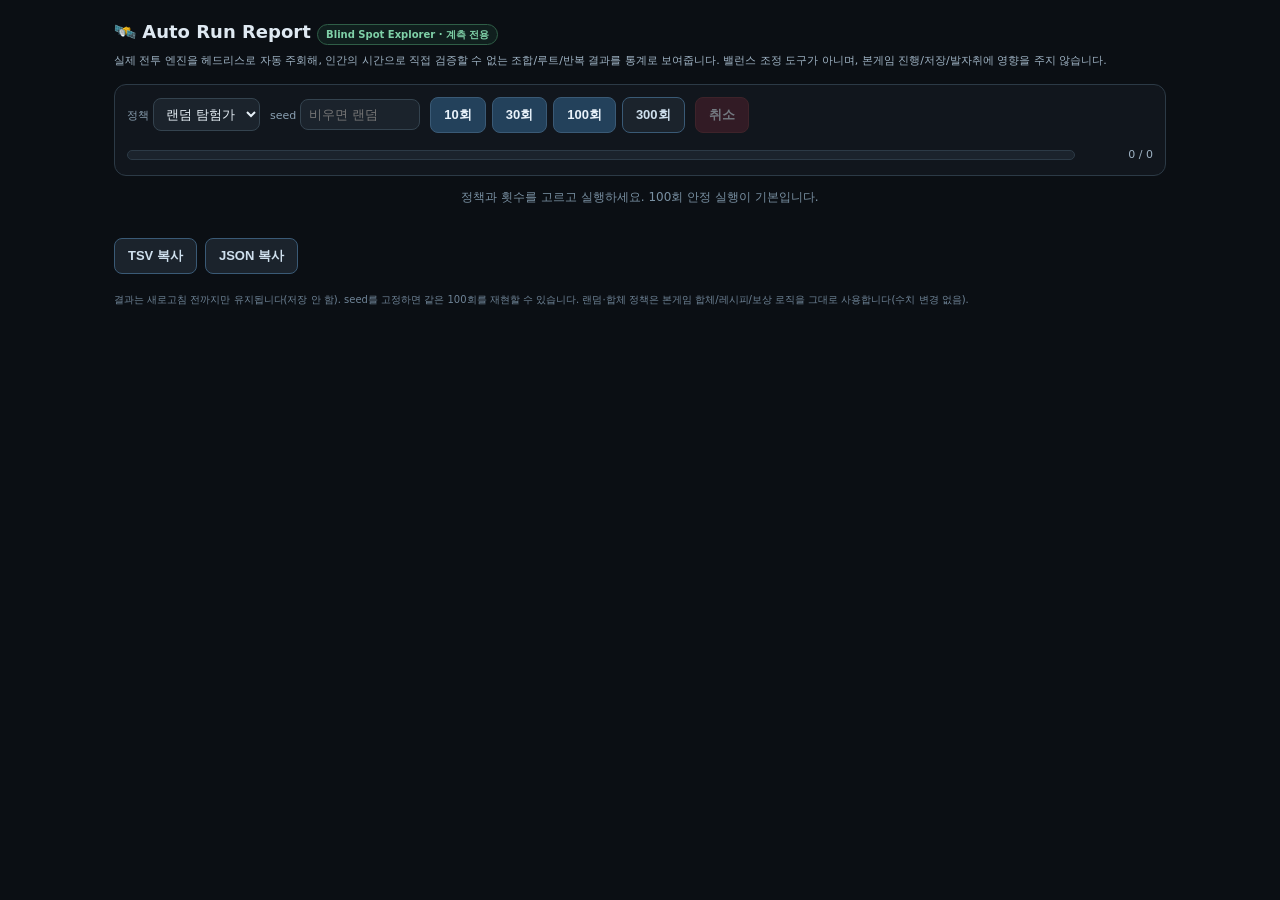
==== dev/auto-run-report.html @ 50bf5c6a "feat: add auto run report blind spot dashboard" ====
<!DOCTYPE html>
<html lang="ko">
<head>
  <meta charset="UTF-8" />
  <meta name="viewport" content="width=device-width, initial-scale=1.0" />
  <title>Auto Run Report — Blind Spot Explorer · Signal Personal (Dev)</title>
  <!--
    Auto Run Report 01 — Dev 전용 통계 관측소(별도 엔트리, index.html/본게임과 분리).
    실제 전투 엔진을 헤드리스로 100회+ 자동 주회해 클리어율/도달 심도/전멸 구간/파티·직업 성과를
    대시보드로 보여준다. 밸런스 조정 아님 — 계측 전용. 발자취/localStorage/본게임 state 무오염.
  -->
  <style>
    :root { color-scheme: dark; }
    * { box-sizing: border-box; }
    body { margin: 0; background: #0b0f14; color: #dfe9f2;
      font-family: system-ui, -apple-system, "Segoe UI", Roboto, sans-serif; font-size: 13px; line-height: 1.5; }
    #ar-app { max-width: 1080px; margin: 0 auto; padding: 18px 14px 60px; }
    header h1 { font-size: 18px; margin: 0 0 4px; }
    header .tag { display: inline-block; font-size: 10px; font-weight: 800; color: #7fd1a8;
      border: 1px solid #2f5e47; background: rgba(60,180,120,.1); border-radius: 999px; padding: 2px 8px; }
    header p { color: #9fb3c4; font-size: 11px; margin: 8px 0 0; }
    h3 { font-size: 13px; color: #bcd6ec; border-left: 3px solid #2f6fb0; padding-left: 8px; margin: 22px 0 10px; }
    h4 { font-size: 12px; color: #9fb8cc; margin: 0 0 6px; }

    #ar-controls { display: flex; flex-wrap: wrap; gap: 10px; align-items: center;
      background: #11161d; border: 1px solid #2c3a46; border-radius: 12px; padding: 12px; margin-top: 14px; }
    #ar-controls label { font-size: 11px; color: #8aa0b2; margin-right: 4px; }
    #ar-controls select, #ar-controls input { background: #1b232c; color: #e7f0f7; border: 1px solid #34434f;
      border-radius: 8px; padding: 7px 8px; font-size: 13px; }
    #ar-controls input { width: 120px; }
    #ar-run-btns { display: inline-flex; gap: 6px; }
    .ar-btn { border: 1px solid #3a5a76; border-radius: 8px; background: #23415b; color: #eaf3fb;
      padding: 8px 13px; font-size: 13px; font-weight: 700; cursor: pointer; }
    .ar-btn:active { transform: translateY(1px); }
    .ar-btn:disabled { opacity: .45; cursor: default; }
    .ar-btn.ghost { background: #1b232c; color: #cfe0ee; }
    #ar-cancel { background: #5b2330; border-color: #76343a; }
    #ar-progress { display: flex; align-items: center; gap: 8px; width: 100%; margin-top: 4px; }
    #ar-progress-bar { flex: 1; height: 10px; background: #1b232c; border: 1px solid #2c3a46; border-radius: 999px; overflow: hidden; }
    #ar-progress-fill { height: 100%; width: 0; background: #2f7d50; transition: width .12s linear; }
    #ar-progress-text { font-size: 11px; color: #9fb3c4; min-width: 70px; text-align: right; }

    .ar-cards { display: grid; grid-template-columns: repeat(auto-fill, minmax(130px, 1fr)); gap: 8px; }
    .ar-card { background: #11161d; border: 1px solid #243039; border-radius: 10px; padding: 9px 11px; }
    .ar-card .k { font-size: 10px; color: #8aa0b2; }
    .ar-card .v { font-size: 19px; font-weight: 800; color: #eef6ff; }
    .ar-card .s { font-size: 11px; color: #7fd1a8; font-weight: 700; }
    .ar-meta { font-size: 11px; color: #6f8497; font-weight: 400; }

    .ar-bars { display: flex; flex-direction: column; gap: 6px; }
    .ar-bar-row { display: flex; align-items: center; gap: 8px; }
    .ar-bar-row .lab { width: 64px; font-size: 11px; color: #9fb3c4; }
    .ar-bar-row .bar { flex: 1; height: 16px; background: #11161d; border: 1px solid #243039; border-radius: 6px; overflow: hidden; }
    .ar-bar-row .fill { display: block; height: 100%; background: #b5503e; }
    .ar-bar-row .fill.alt { background: #2f7d50; }
    .ar-bar-row .num { width: 52px; text-align: right; font-size: 12px; font-weight: 700; }

    .ar-cols { display: grid; grid-template-columns: 1fr 1fr; gap: 14px; }
    @media (max-width: 720px) { .ar-cols { grid-template-columns: 1fr; } }
    .ar-tablewrap { overflow-x: auto; border: 1px solid #243039; border-radius: 10px; }
    table { border-collapse: collapse; width: 100%; font-size: 12px; white-space: nowrap; }
    th, td { padding: 6px 9px; border-bottom: 1px solid #1f2832; text-align: right; }
    th.txt, td.txt { text-align: left; }
    thead th { position: sticky; top: 0; background: #1a232c; color: #9fb8cc; font-weight: 700; }
    tbody tr:nth-child(odd) { background: rgba(255,255,255,.015); }
    .ar-2nd { font-size: 9px; color: #f0c674; border: 1px solid #6b5a2a; border-radius: 4px; padding: 0 4px; }
    .ar-empty { color: #7990a2; font-size: 12px; padding: 12px; text-align: center; }

    .ar-rewards { display: grid; grid-template-columns: repeat(3, 1fr); gap: 12px; }
    @media (max-width: 720px) { .ar-rewards { grid-template-columns: 1fr; } }
    .ar-rewardcol ol { margin: 0; padding-left: 20px; }
    .ar-rewardcol li { font-size: 12px; padding: 2px 0; }
    .ar-rewardcol li b { color: #bfe3ff; }

    #ar-exports { display: flex; gap: 8px; margin-top: 20px; }
    .ar-foot { font-size: 10px; color: #6f8497; margin-top: 18px; }
  </style>
</head>
<body>
  <div id="ar-app">
    <header>
      <h1>🛰️ Auto Run Report <span class="tag">Blind Spot Explorer · 계측 전용</span></h1>
      <p>실제 전투 엔진을 헤드리스로 자동 주회해, 인간의 시간으로 직접 검증할 수 없는 조합/루트/반복 결과를 통계로 보여줍니다.
        밸런스 조정 도구가 아니며, 본게임 진행/저장/발자취에 영향을 주지 않습니다.</p>
    </header>

    <div id="ar-controls">
      <span><label>정책</label><select id="ar-policy">
        <option value="random">랜덤 탐험가</option>
        <option value="fusion">합체 우선가</option>
      </select></span>
      <span><label>seed</label><input id="ar-seed" type="number" placeholder="비우면 랜덤" /></span>
      <span id="ar-run-btns">
        <button type="button" class="ar-btn" data-count="10">10회</button>
        <button type="button" class="ar-btn" data-count="30">30회</button>
        <button type="button" class="ar-btn" data-count="100">100회</button>
        <button type="button" class="ar-btn ghost" data-count="300">300회</button>
      </span>
      <button type="button" id="ar-cancel" class="ar-btn" disabled>취소</button>
      <div id="ar-progress" hidden>
        <div id="ar-progress-bar"><div id="ar-progress-fill"></div></div>
        <span id="ar-progress-text">0 / 0</span>
      </div>
    </div>

    <section id="ar-summary"><div class="ar-empty">정책과 횟수를 고르고 실행하세요. 100회 안정 실행이 기본입니다.</div></section>
    <section id="ar-deathband"></section>
    <div class="ar-cols">
      <section id="ar-clearparty"></section>
      <section id="ar-wipeparty"></section>
    </div>
    <section id="ar-jobs"></section>
    <section id="ar-second"></section>
    <section id="ar-rewards"></section>

    <div id="ar-exports" hidden>
      <button type="button" id="ar-copy-tsv" class="ar-btn ghost">TSV 복사</button>
      <button type="button" id="ar-copy-json" class="ar-btn ghost">JSON 복사</button>
    </div>

    <p class="ar-foot">결과는 새로고침 전까지만 유지됩니다(저장 안 함). seed를 고정하면 같은 100회를 재현할 수 있습니다.
      랜덤·합체 정책은 본게임 합체/레시피/보상 로직을 그대로 사용합니다(수치 변경 없음).</p>
  </div>

  <script type="module">
    import { initAutoRunReport } from "../src/dev/autoRunReport.js";
    initAutoRunReport();
  </script>
</body>
</html>
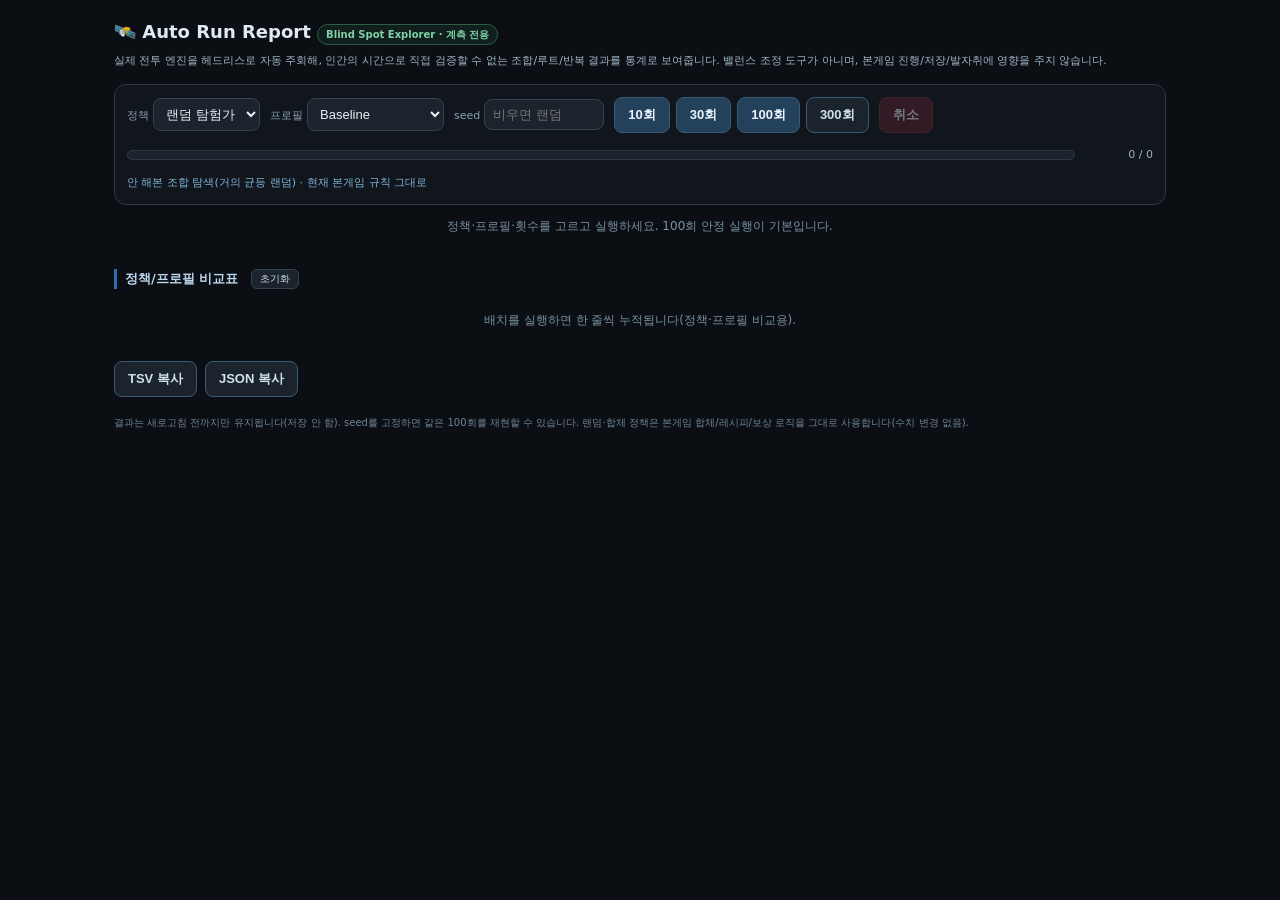
==== commit 81dd7594: "feat: add policy profiles and early cushion ab test to auto run report" ====
--- a/dev/auto-run-report.html
+++ b/dev/auto-run-report.html
@@ -39,6 +39,9 @@
     #ar-progress-bar { flex: 1; height: 10px; background: #1b232c; border: 1px solid #2c3a46; border-radius: 999px; overflow: hidden; }
     #ar-progress-fill { height: 100%; width: 0; background: #2f7d50; transition: width .12s linear; }
     #ar-progress-text { font-size: 11px; color: #9fb3c4; min-width: 70px; text-align: right; }
+    .ar-desc { width: 100%; margin: 2px 0 0; font-size: 11px; color: #7fb3d6; }
+    .ar-mini { font-size: 10px; padding: 2px 8px; margin-left: 8px; border: 1px solid #34434f; border-radius: 6px;
+      background: #1b232c; color: #cfe0ee; cursor: pointer; vertical-align: middle; font-weight: 400; }
 
     .ar-cards { display: grid; grid-template-columns: repeat(auto-fill, minmax(130px, 1fr)); gap: 8px; }
     .ar-card { background: #11161d; border: 1px solid #243039; border-radius: 10px; padding: 9px 11px; }
@@ -85,10 +88,8 @@
     </header>
 
     <div id="ar-controls">
-      <span><label>정책</label><select id="ar-policy">
-        <option value="random">랜덤 탐험가</option>
-        <option value="fusion">합체 우선가</option>
-      </select></span>
+      <span><label>정책</label><select id="ar-policy"></select></span>
+      <span><label>프로필</label><select id="ar-profile"></select></span>
       <span><label>seed</label><input id="ar-seed" type="number" placeholder="비우면 랜덤" /></span>
       <span id="ar-run-btns">
         <button type="button" class="ar-btn" data-count="10">10회</button>
@@ -101,9 +102,11 @@
         <div id="ar-progress-bar"><div id="ar-progress-fill"></div></div>
         <span id="ar-progress-text">0 / 0</span>
       </div>
+      <p id="ar-desc" class="ar-desc"></p>
     </div>
 
-    <section id="ar-summary"><div class="ar-empty">정책과 횟수를 고르고 실행하세요. 100회 안정 실행이 기본입니다.</div></section>
+    <section id="ar-summary"><div class="ar-empty">정책·프로필·횟수를 고르고 실행하세요. 100회 안정 실행이 기본입니다.</div></section>
+    <section id="ar-compare"></section>
     <section id="ar-deathband"></section>
     <div class="ar-cols">
       <section id="ar-clearparty"></section>
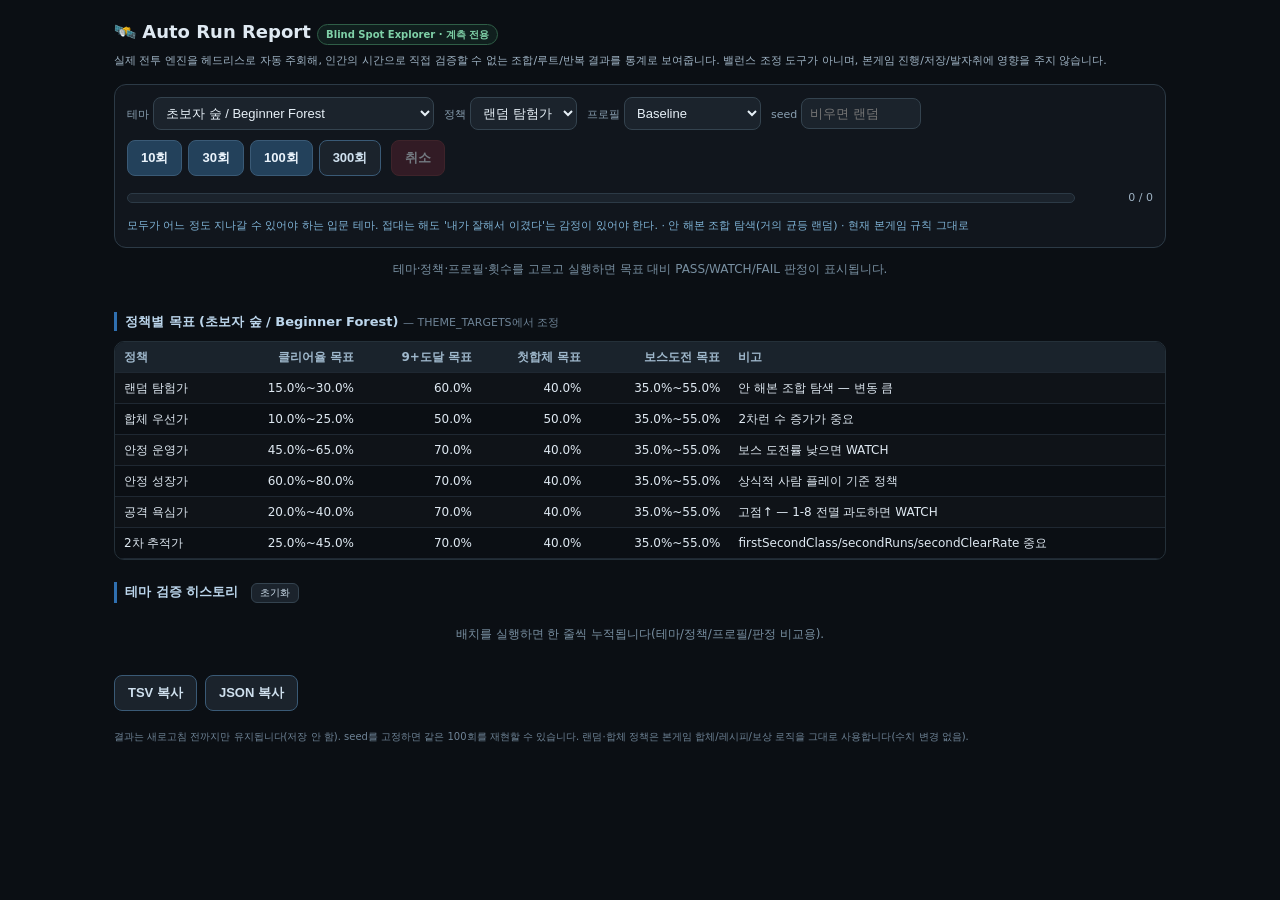
==== commit 4f008473: "feat: add theme validation dashboard to auto run report" ====
--- a/dev/auto-run-report.html
+++ b/dev/auto-run-report.html
@@ -40,6 +40,12 @@
     #ar-progress-fill { height: 100%; width: 0; background: #2f7d50; transition: width .12s linear; }
     #ar-progress-text { font-size: 11px; color: #9fb3c4; min-width: 70px; text-align: right; }
     .ar-desc { width: 100%; margin: 2px 0 0; font-size: 11px; color: #7fb3d6; }
+    .ar-verdict { display: inline-block; font-size: 11px; font-weight: 800; border-radius: 6px; padding: 1px 8px; letter-spacing: .03em; }
+    .ar-verdict.pass { color: #0c1a12; background: #6fd19a; }
+    .ar-verdict.watch { color: #1c1606; background: #e6c578; }
+    .ar-verdict.fail { color: #2a0f12; background: #f0a0a0; }
+    .ar-flags { margin: 4px 0 0; padding-left: 18px; }
+    .ar-flags li { font-size: 12px; color: #cfe0ee; padding: 2px 0; }
     .ar-mini { font-size: 10px; padding: 2px 8px; margin-left: 8px; border: 1px solid #34434f; border-radius: 6px;
       background: #1b232c; color: #cfe0ee; cursor: pointer; vertical-align: middle; font-weight: 400; }
 
@@ -88,6 +94,7 @@
     </header>
 
     <div id="ar-controls">
+      <span><label>테마</label><select id="ar-theme"></select></span>
       <span><label>정책</label><select id="ar-policy"></select></span>
       <span><label>프로필</label><select id="ar-profile"></select></span>
       <span><label>seed</label><input id="ar-seed" type="number" placeholder="비우면 랜덤" /></span>
@@ -105,7 +112,10 @@
       <p id="ar-desc" class="ar-desc"></p>
     </div>
 
-    <section id="ar-summary"><div class="ar-empty">정책·프로필·횟수를 고르고 실행하세요. 100회 안정 실행이 기본입니다.</div></section>
+    <section id="ar-validation"><div class="ar-empty">테마·정책·프로필·횟수를 고르고 실행하면 목표 대비 PASS/WATCH/FAIL 판정이 표시됩니다.</div></section>
+    <section id="ar-flags"></section>
+    <section id="ar-targets"></section>
+    <section id="ar-summary"></section>
     <section id="ar-compare"></section>
     <section id="ar-deathband"></section>
     <div class="ar-cols">
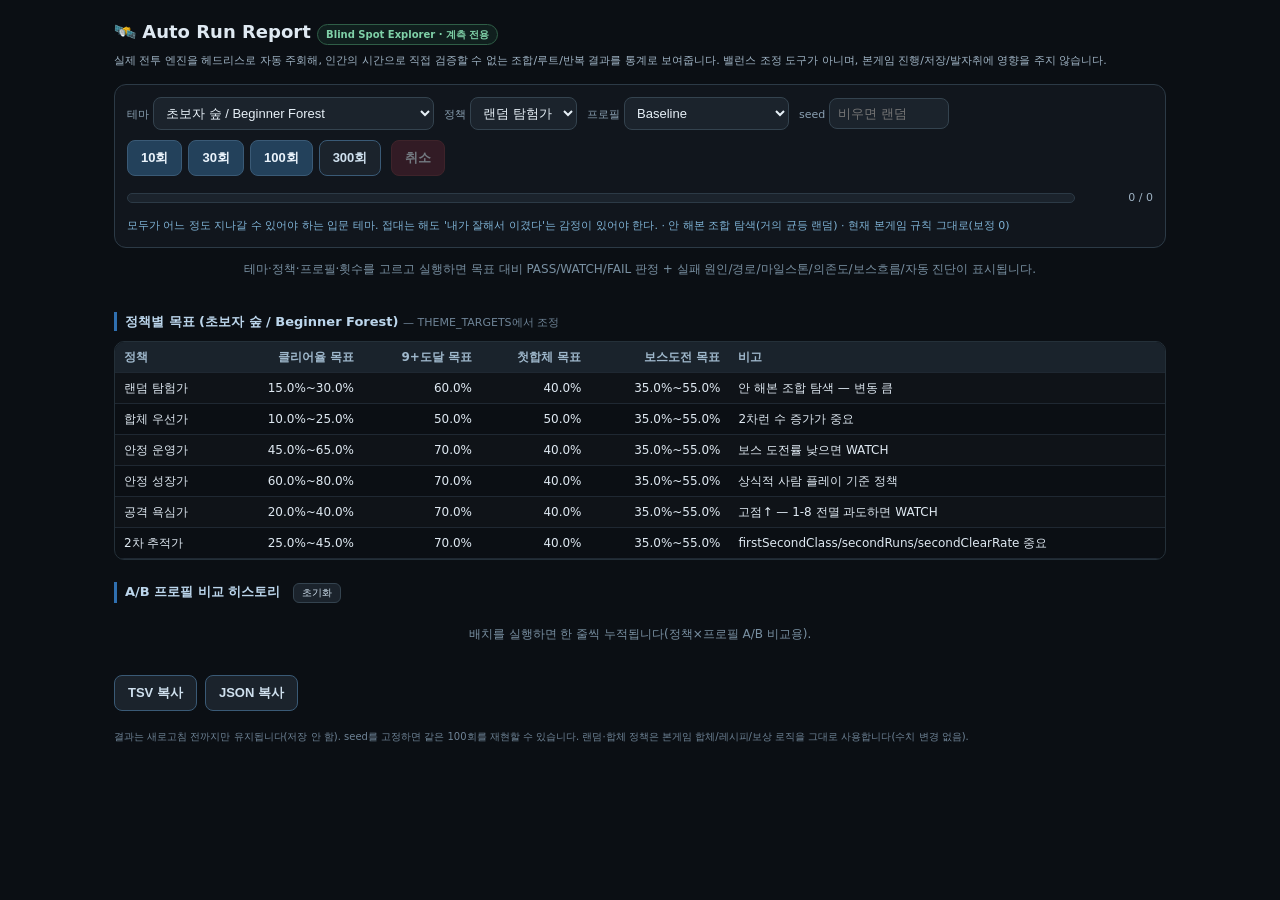
==== commit 31112bbb: "feat: add failure cause, decision path, and ab profile analysis to auto run report" ====
--- a/dev/auto-run-report.html
+++ b/dev/auto-run-report.html
@@ -46,6 +46,11 @@
     .ar-verdict.fail { color: #2a0f12; background: #f0a0a0; }
     .ar-flags { margin: 4px 0 0; padding-left: 18px; }
     .ar-flags li { font-size: 12px; color: #cfe0ee; padding: 2px 0; }
+    .ar-diag { background: #11161d; border: 1px solid #2c3a46; border-radius: 10px; padding: 10px 12px; }
+    .ar-diag div { font-size: 12.5px; color: #dfe9f2; padding: 2px 0; }
+    .ar-diag b { color: #bfe3ff; }
+    #ar-paths code, #ar-failcause code { font-size: 11px; color: #9fc4dd; background: #161e26; padding: 0 4px; border-radius: 4px; }
+    .ar-meta { font-size: 10px; color: #6f8497; font-weight: 400; }
     .ar-mini { font-size: 10px; padding: 2px 8px; margin-left: 8px; border: 1px solid #34434f; border-radius: 6px;
       background: #1b232c; color: #cfe0ee; cursor: pointer; vertical-align: middle; font-weight: 400; }
 
@@ -112,8 +117,15 @@
       <p id="ar-desc" class="ar-desc"></p>
     </div>
 
-    <section id="ar-validation"><div class="ar-empty">테마·정책·프로필·횟수를 고르고 실행하면 목표 대비 PASS/WATCH/FAIL 판정이 표시됩니다.</div></section>
+    <section id="ar-validation"><div class="ar-empty">테마·정책·프로필·횟수를 고르고 실행하면 목표 대비 PASS/WATCH/FAIL 판정 + 실패 원인/경로/마일스톤/의존도/보스흐름/자동 진단이 표시됩니다.</div></section>
+    <section id="ar-diagnosis"></section>
     <section id="ar-flags"></section>
+    <section id="ar-failcause"></section>
+    <section id="ar-paths"></section>
+    <section id="ar-milestones"></section>
+    <section id="ar-survival"></section>
+    <section id="ar-dependency"></section>
+    <section id="ar-bossflow"></section>
     <section id="ar-targets"></section>
     <section id="ar-summary"></section>
     <section id="ar-compare"></section>
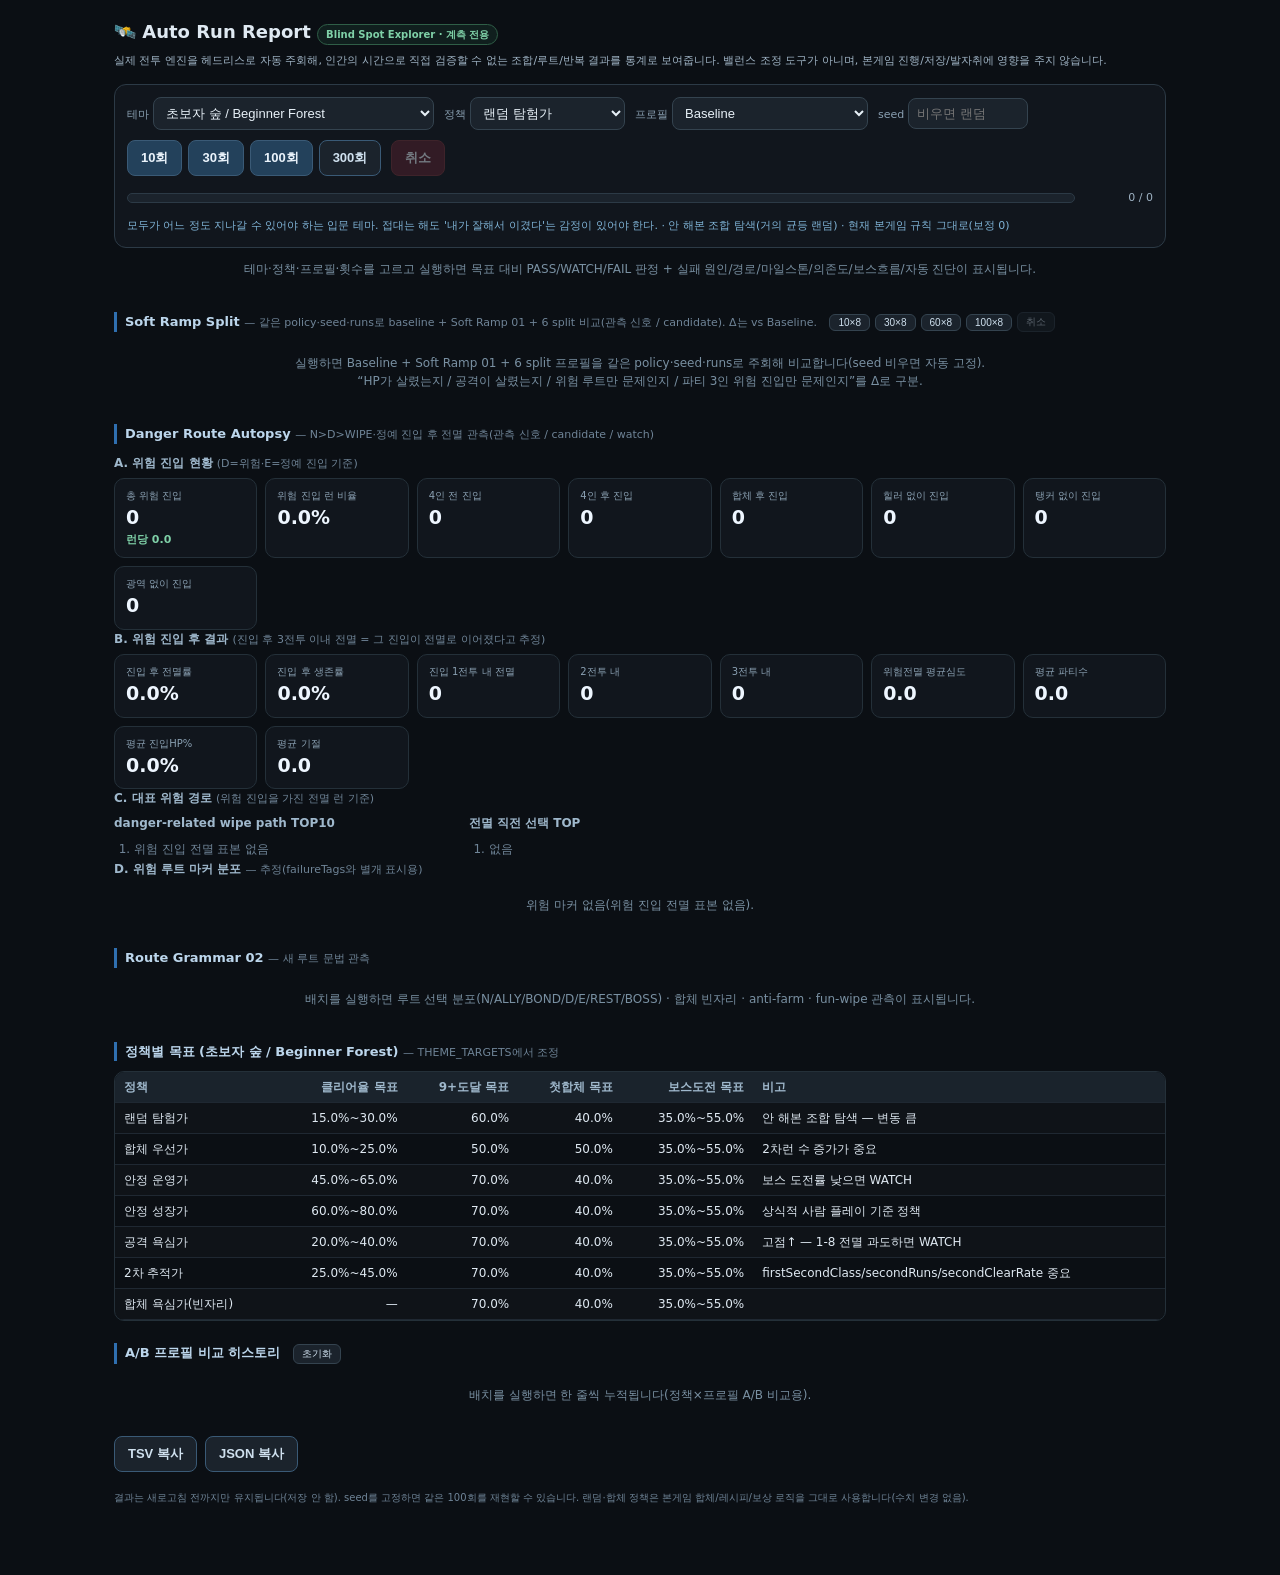
==== commit 18cf108f: "feat: separate route grammar and expand run observation tools" ====
--- a/dev/auto-run-report.html
+++ b/dev/auto-run-report.html
@@ -53,6 +53,16 @@
     .ar-meta { font-size: 10px; color: #6f8497; font-weight: 400; }
     .ar-mini { font-size: 10px; padding: 2px 8px; margin-left: 8px; border: 1px solid #34434f; border-radius: 6px;
       background: #1b232c; color: #cfe0ee; cursor: pointer; vertical-align: middle; font-weight: 400; }
+    .ar-mini:disabled { opacity: .4; cursor: default; }
+    /* Observation Batch 01 — Soft Ramp Split / Danger Autopsy */
+    .ar-d { font-size: 10px; font-weight: 800; margin-left: 2px; }
+    .ar-d.up { color: #7fd1a8; } .ar-d.down { color: #f0a0a0; } .ar-d.zero { color: #6f8497; }
+    .ar-splitrow td { background: rgba(150,110,220,.06); }
+    .ar-routeline { font-size: 12px; color: #cfe0ee; margin: 4px 0 10px; line-height: 1.6; }
+    .ar-distchip { display: inline-block; font-size: 11px; color: #bcd0e4; margin: 0 6px 2px 0; }
+    .ar-distchip b { color: #eef6ff; }
+    .ar-splitctrl { display: inline-flex; gap: 5px; align-items: center; margin-left: 8px; vertical-align: middle; }
+    .ar-splitctrl .ar-mini { margin-left: 0; }
 
     .ar-cards { display: grid; grid-template-columns: repeat(auto-fill, minmax(130px, 1fr)); gap: 8px; }
     .ar-card { background: #11161d; border: 1px solid #243039; border-radius: 10px; padding: 9px 11px; }
@@ -126,6 +136,11 @@
     <section id="ar-survival"></section>
     <section id="ar-dependency"></section>
     <section id="ar-bossflow"></section>
+    <!-- Observation Batch 01 — 아래 두 섹션은 기존 섹션을 깨지 않고 추가된 관측 패널입니다 -->
+    <section id="ar-splitpanel"></section>
+    <section id="ar-danger"></section>
+    <!-- Route Grammar 02 Phase 2 — 새 루트 문법 관측 섹션 -->
+    <section id="ar-routegrammar"></section>
     <section id="ar-targets"></section>
     <section id="ar-summary"></section>
     <section id="ar-compare"></section>
